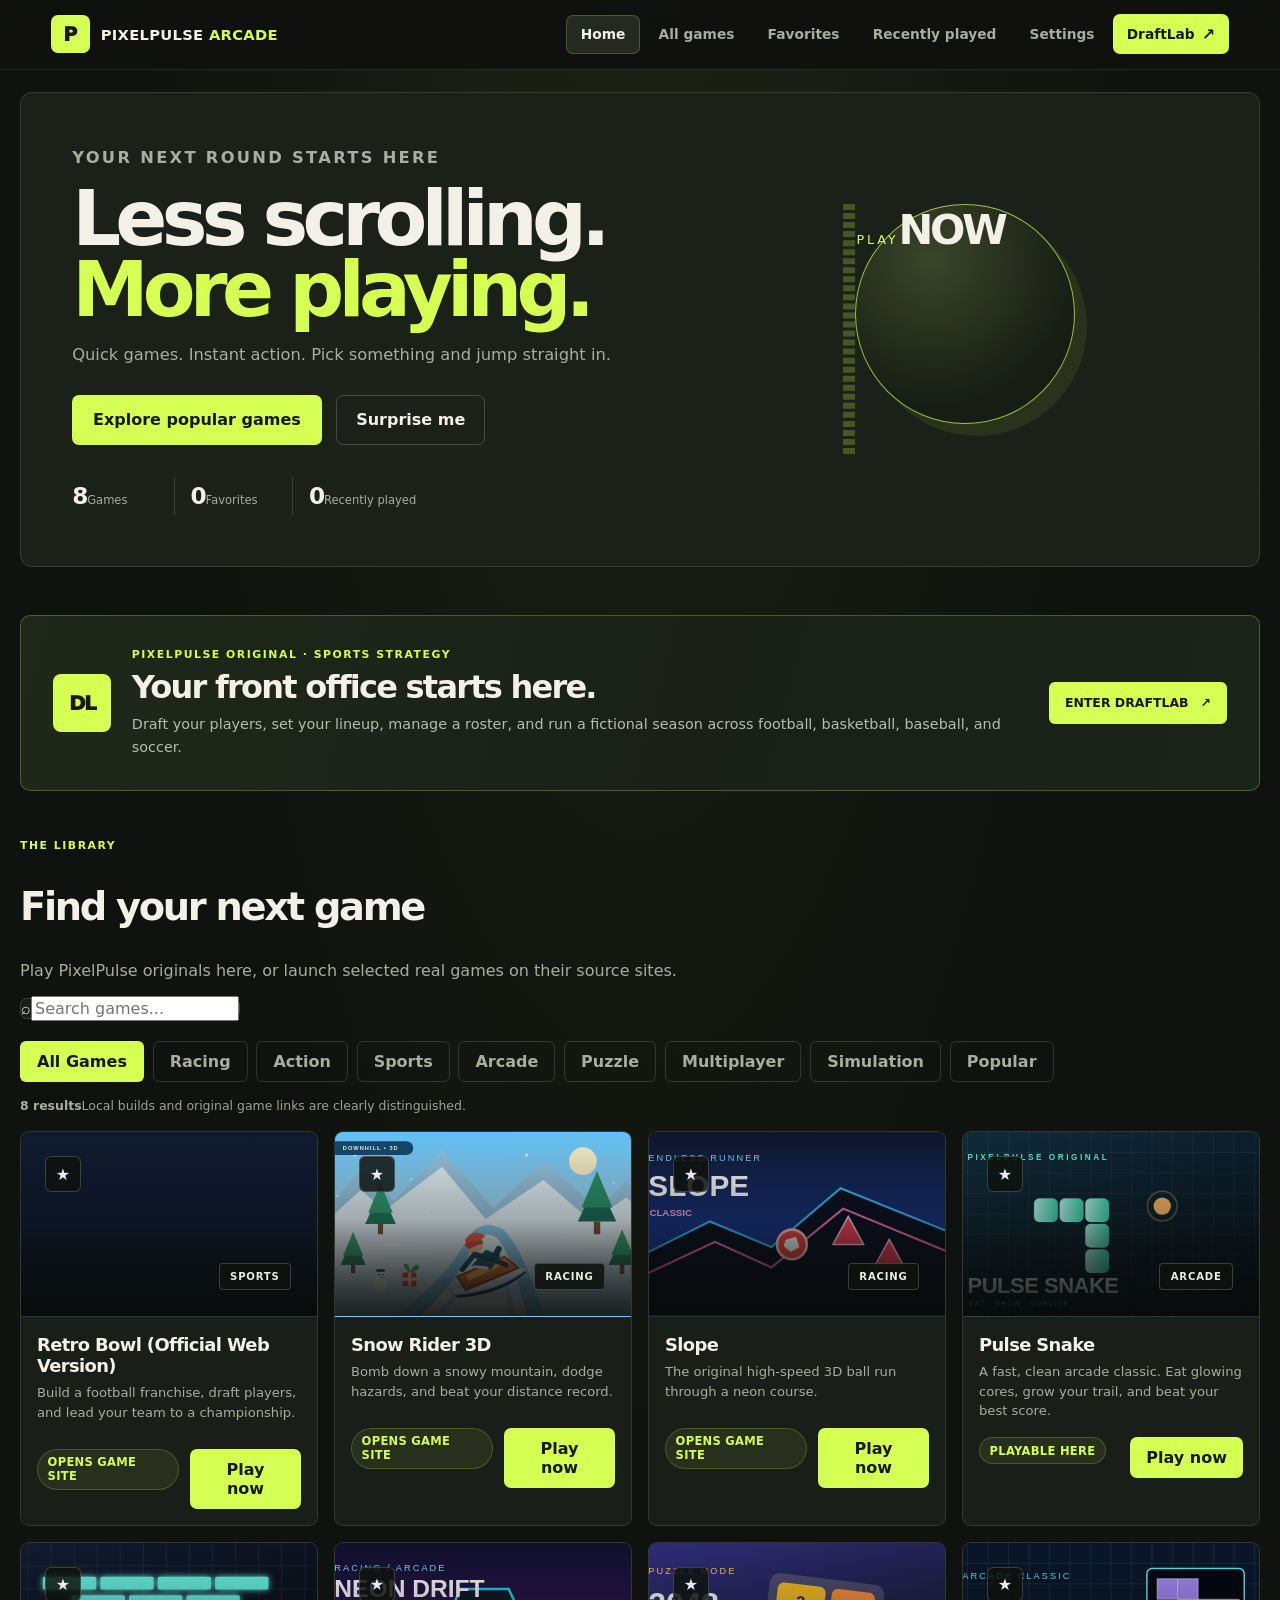
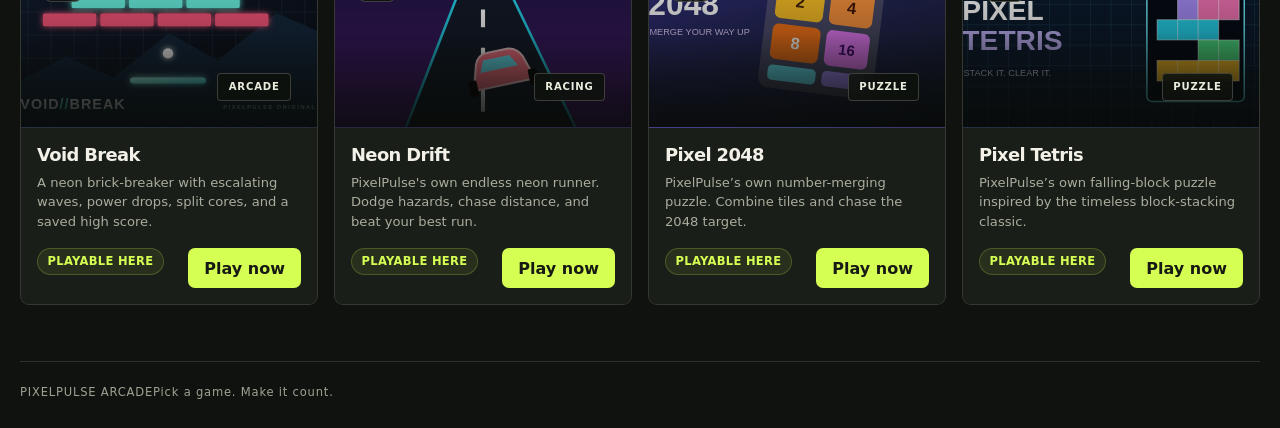
==== index.html @ be824388 "Refresh game catalog after official Retro Bowl update" ====
<!doctype html>
<html lang="en">
<head>
<meta charset="utf-8">
<meta name="viewport" content="width=device-width, initial-scale=1">
<meta name="theme-color" content="#070b17">
<meta name="description" content="Jump into quick browser games at PixelPulse Arcade. Play racing, puzzle, sports, and arcade games.">
<title>PixelPulse Arcade — Play Now</title>
<link rel="stylesheet" href="./style.css?v=11">
</head>
<body data-page="home">
<header class="site-header">
  <a class="brand" href="./index.html" aria-label="PixelPulse Arcade home"><span class="brand-mark">P</span><span>PIXELPULSE <b>ARCADE</b></span></a>
  <nav class="main-nav" aria-label="Main navigation">
    <button class="nav-btn active" data-nav="home" type="button">Home</button>
    <button class="nav-btn" data-nav="all" type="button">All games</button>
    <button class="nav-btn" data-nav="favorites" type="button">Favorites</button>
    <button class="nav-btn" data-nav="recent" type="button">Recently played</button>
    <button class="nav-btn" data-nav="settings" type="button">Settings</button>
    <a class="draftlab-nav" href="./draftlab/index.html">DraftLab <span>↗</span></a>
  </nav>
</header>
<main>
  <section class="hero-section">
    <div class="hero-copy">
      <p class="eyebrow">YOUR NEXT ROUND STARTS HERE</p>
      <h1>Less scrolling.<br><span>More playing.</span></h1>
      <p class="hero-description">Quick games. Instant action. Pick something and jump straight in.</p>
      <div class="hero-actions">
        <button class="primary-btn" id="jumpToPopular" type="button">Explore popular games</button>
        <button class="secondary-btn" id="randomGameBtn" type="button">Surprise me</button>
      </div>
      <div class="stats-row">
        <div class="stat-item"><strong id="gamesCount">5</strong><span>Games</span></div>
        <div class="stat-item"><strong id="favoritesCount">0</strong><span>Favorites</span></div>
        <div class="stat-item"><strong id="recentCount">0</strong><span>Recently played</span></div>
      </div>
    </div>
    <div class="hero-art" aria-hidden="true"><div class="orbit orbit-one"></div><div class="orbit orbit-two"></div><div class="hero-core"><span>PLAY</span><b>NOW</b></div><span class="float-block block-one"></span><span class="float-block block-two"></span><span class="float-block block-three"></span></div>
  </section>
  <section class="draftlab-feature" aria-labelledby="draftlabTitle"><div class="draftlab-mark">DL</div><div class="draftlab-copy"><p class="eyebrow">PIXELPULSE ORIGINAL · SPORTS STRATEGY</p><h2 id="draftlabTitle">Your front office starts here.</h2><p>Draft your players, set your lineup, manage a roster, and run a fictional season across football, basketball, baseball, and soccer.</p></div><a class="draftlab-cta" href="./draftlab/index.html">ENTER DRAFTLAB <span>↗</span></a></section>
  <section class="games-panel" id="library">
    <div class="section-heading">
      <div><p class="eyebrow">THE LIBRARY</p><h2>Find your next game</h2><p class="muted">Play PixelPulse originals here, or launch selected real games on their source sites.</p></div>
      <label class="search-wrap"><span class="search-icon" aria-hidden="true">⌕</span><input id="searchInput" type="search" placeholder="Search games..." autocomplete="off" aria-label="Search games"></label>
    </div>
    <div class="category-filters" id="categoryFilters" aria-label="Filter games"></div>
    <div class="results-row"><span id="resultsLabel">13 results</span><span>Local builds and original game links are clearly distinguished.</span></div>
    <div class="game-grid" id="gameGrid"></div>
  </section>
</main>
<aside id="settingsPanel" class="settings-panel hidden" aria-label="Settings">
  <div class="settings-heading"><h2>Settings</h2><button id="closeSettings" type="button" aria-label="Close settings">×</button></div>
  <label class="setting-row" for="darkModeToggle"><span>Light mode</span><input id="darkModeToggle" type="checkbox"></label>
  <label class="setting-row" for="soundToggle"><span>Sound</span><input id="soundToggle" type="checkbox" checked></label>
  <button id="panicButton" type="button" class="secondary-btn">Quick exit</button>
</aside>
<div id="toast" class="toast" role="status" aria-live="polite"></div>
<footer class="site-footer"><span>PIXELPULSE ARCADE</span><span>Pick a game. Make it count.</span></footer>
<script src="./script.js?v=24"></script>
</body>
</html>
---- style.css ----
* {
  box-sizing: border-box;
}

:root {
  --bg: #070b17;
  --bg-2: #0e1527;
  --panel: rgba(18, 24, 41, 0.9);
  --panel-strong: rgba(13, 18, 31, 0.96);
  --border: rgba(133, 151, 255, 0.32);
  --text: #edf5ff;
  --muted: #9aacd7;
  --blue: #6ad7ff;
  --cyan: #60f0ff;
  --purple: #8f7bff;
  --pink: #ff5ec4;
  --red: #ff4d6d;
  --gold: #ffcf5a;
  --green: #62f3be;
  --shadow: 0 24px 60px rgba(2, 8, 24, 0.6);
}

body.light-mode {
  --bg: #edf3ff;
  --bg-2: #dfeafc;
  --panel: rgba(255, 255, 255, 0.8);
  --panel-strong: rgba(255, 255, 255, 0.9);
  --border: rgba(111, 126, 184, 0.2);
  --text: #1e2a3d;
  --muted: #4b5f84;
  --blue: #1d90ff;
  --cyan: #13b3c7;
  --purple: #6e62ff;
  --pink: #e14fb0;
  --red: #d4355e;
  --gold: #e8b940;
  --green: #2abc8a;
  --shadow: 0 24px 60px rgba(110, 121, 180, 0.2);
}

html {
  scroll-behavior: smooth;
}

body {
  margin: 0;
  min-height: 100vh;
  font-family: "Segoe UI", Tahoma, Geneva, Verdana, sans-serif;
  color: var(--text);
  background:
    radial-gradient(circle at top left, rgba(111, 126, 255, 0.18), transparent 30%),
    linear-gradient(135deg, var(--bg) 0%, var(--bg-2) 100%);
}

button,
input {
  font: inherit;
}

img,
svg {
  max-width: 100%;
  display: block;
}

button {
  cursor: pointer;
  border: none;
  transition: transform 0.2s ease, box-shadow 0.2s ease, background 0.2s ease;
}

button:hover {
  transform: translateY(-1px);
}

.background-glow {
  position: fixed;
  pointer-events: none;
  filter: blur(70px);
  opacity: 0.6;
  z-index: 0;
}

.glow-one {
  width: 28rem;
  height: 28rem;
  top: 2rem;
  left: -6rem;
  background: rgba(41, 121, 255, 0.38);
}

.glow-two {
  width: 24rem;
  height: 24rem;
  right: -4rem;
  top: 10rem;
  background: rgba(180, 83, 255, 0.32);
}

.topbar,
.page-shell,
.settings-panel,
.toast {
  position: relative;
  z-index: 1;
}

.topbar {
  display: flex;
  align-items: center;
  justify-content: space-between;
  gap: 1rem;
  padding: 1.4rem 5vw 0.8rem;
  position: sticky;
  top: 0;
  backdrop-filter: blur(14px);
  background: rgba(6, 11, 22, 0.26);
  border-bottom: 1px solid rgba(120, 137, 187, 0.18);
}

body.light-mode .topbar {
  background: rgba(245, 249, 255, 0.8);
}

.brand-wrap {
  display: inline-flex;
  align-items: center;
  gap: 0.8rem;
  font-weight: 700;
  letter-spacing: 0.04em;
}

.brand-mark {
  display: grid;
  place-items: center;
  width: 2.5rem;
  height: 2.5rem;
  background: linear-gradient(135deg, var(--blue), var(--purple));
  border-radius: 0.8rem;
  box-shadow: 0 0 20px rgba(106, 215, 255, 0.4);
  color: #06101d;
}

.brand-name,
.brand-sub {
  display: block;
}

.brand-sub {
  font-size: 0.75rem;
  color: var(--muted);
  letter-spacing: 0.18em;
  text-transform: uppercase;
}

.main-nav {
  display: flex;
  align-items: center;
  gap: 0.65rem;
  flex-wrap: wrap;
  justify-content: flex-end;
}

.nav-btn {
  background: transparent;
  color: var(--muted);
  padding: 0.7rem 1rem;
  border-radius: 999px;
  border: 1px solid transparent;
  font-weight: 600;
}

.nav-btn.active,
.nav-btn:hover {
  color: var(--text);
  background: rgba(110, 126, 255, 0.12);
  border-color: rgba(140, 160, 255, 0.26);
}

.page-shell {
  width: min(1200px, calc(100% - 2rem));
  margin: 0 auto;
  padding: 2rem 0 4rem;
}

.hero-panel {
  display: grid;
  grid-template-columns: 1.2fr 0.8fr;
  gap: 2rem;
  align-items: center;
  background: linear-gradient(135deg, rgba(18, 23, 38, 0.82), rgba(18, 26, 42, 0.72));
  border: 1px solid var(--border);
  border-radius: 1.6rem;
  padding: clamp(1.4rem, 3vw, 2.7rem);
  box-shadow: var(--shadow);
}

body.light-mode .hero-panel {
  background: linear-gradient(135deg, rgba(255, 255, 255, 0.7), rgba(229, 235, 255, 0.8));
}

.eyebrow {
  margin: 0 0 0.75rem;
  color: var(--blue);
  text-transform: uppercase;
  letter-spacing: 0.18em;
  font-size: 0.72rem;
  font-weight: 700;
}

.hero-copy h1 {
  margin: 0;
  font-size: clamp(2.2rem, 4vw, 4rem);
  line-height: 1.05;
  letter-spacing: -0.04em;
}

.hero-copy p {
  color: var(--muted);
  font-size: 1.02rem;
  line-height: 1.7;
  max-width: 60ch;
}

.hero-actions {
  display: flex;
  flex-wrap: wrap;
  gap: 0.9rem;
  margin-top: 1.6rem;
}

.primary-btn,
.secondary-btn,
.play-btn,
.favorite-btn,
.panic-btn,
.close-settings,
.game-action-btn {
  border-radius: 0.9rem;
  font-weight: 700;
}

.primary-btn,
.play-btn,
.panic-btn {
  background: linear-gradient(135deg, var(--purple), var(--blue));
  color: #071220;
  padding: 0.9rem 1.3rem;
  box-shadow: 0 12px 28px rgba(111, 126, 255, 0.35);
}

.secondary-btn,
.game-action-btn {
  background: rgba(255, 255, 255, 0.04);
  color: var(--text);
  border: 1px solid rgba(146, 168, 255, 0.23);
  padding: 0.9rem 1.2rem;
}

.hero-stats {
  display: flex;
  gap: 1rem;
  flex-wrap: wrap;
  margin-top: 1.8rem;
}

.hero-stats div {
  min-width: 6.5rem;
  padding: 0.8rem 1rem;
  border-radius: 1rem;
  border: 1px solid rgba(111, 126, 255, 0.18);
  background: rgba(255, 255, 255, 0.03);
}

.hero-stats strong,
.hero-stats span {
  display: block;
}

.hero-stats strong {
  font-size: 1.6rem;
  margin-bottom: 0.2rem;
}

.hero-stats span {
  color: var(--muted);
  font-size: 0.8rem;
}

.hero-art {
  display: flex;
  justify-content: center;
}

.game-console {
  position: relative;
  width: min(100%, 480px);
  aspect-ratio: 1.04;
  border-radius: 2rem;
  background: linear-gradient(145deg, rgba(68, 84, 132, 0.5), rgba(9, 14, 29, 0.96));
  border: 1px solid rgba(147, 176, 255, 0.22);
  box-shadow: inset 0 0 30px rgba(124, 235, 255, 0.15), 0 20px 25px rgba(7, 11, 20, 0.5);
  padding: 1.1rem;
}

.screen {
  position: relative;
  height: 100%;
  border-radius: 1.4rem;
  background:
    linear-gradient(180deg, rgba(17, 24, 40, 0.96), rgba(7, 11, 18, 0.96)),
    linear-gradient(135deg, rgba(98, 243, 190, 0.08), rgba(111, 126, 255, 0.1));
  border: 1px solid rgba(138, 159, 255, 0.2);
  overflow: hidden;
}

.pixel-grid {
  position: absolute;
  inset: 0;
  background-image:
    linear-gradient(rgba(255, 255, 255, 0.05) 1px, transparent 1px),
    linear-gradient(90deg, rgba(255, 255, 255, 0.05) 1px, transparent 1px);
  background-size: 22px 22px;
  opacity: 0.5;
}

.cartridge {
  position: absolute;
  right: 1.2rem;
  bottom: 1.2rem;
  width: 7.5rem;
  height: 1.7rem;
  border-radius: 0.9rem;
  background: linear-gradient(135deg, rgba(255, 94, 196, 0.95), rgba(111, 126, 255, 0.9));
  box-shadow: 0 0 26px rgba(255, 94, 196, 0.45);
  transform: rotate(-12deg);
}

.control-bar {
  margin-top: 2rem;
  display: flex;
  flex-wrap: wrap;
  align-items: center;
  gap: 1rem 1.2rem;
}

.search-box {
  display: flex;
  align-items: center;
  gap: 0.65rem;
  flex: 1 1 220px;
  min-width: 220px;
  background: rgba(24, 32, 52, 0.75);
  border: 1px solid rgba(147, 162, 255, 0.2);
  border-radius: 0.95rem;
  padding: 0.9rem 1rem;
}

body.light-mode .search-box {
  background: rgba(255, 255, 255, 0.7);
}

.search-box input {
  appearance: none;
  width: 100%;
  border: none;
  background: transparent;
  color: var(--text);
  outline: none;
}

.search-box input::placeholder {
  color: var(--muted);
}

.category-filters {
  display: flex;
  align-items: center;
  gap: 0.6rem;
  flex-wrap: wrap;
}

.filter-chip {
  background: rgba(255, 255, 255, 0.03);
  color: var(--muted);
  border: 1px solid rgba(146, 164, 255, 0.17);
  border-radius: 999px;
  padding: 0.7rem 0.9rem;
  font-weight: 600;
}

.filter-chip.active {
  background: linear-gradient(135deg, rgba(101, 199, 255, 0.22), rgba(143, 123, 255, 0.22));
  color: var(--text);
  border-color: rgba(133, 167, 255, 0.5);
}

.games-panel {
  margin-top: 2rem;
}

.section-header {
  display: flex;
  align-items: center;
  justify-content: space-between;
  gap: 1rem;
  margin-bottom: 1rem;
}

.section-header h2 {
  margin: 0;
  font-size: clamp(1.4rem, 2vw, 2rem);
}

#resultsLabel {
  color: var(--muted);
  font-weight: 600;
}

.games-grid {
  display: grid;
  grid-template-columns: repeat(auto-fit, minmax(220px, 1fr));
  gap: 1.2rem;
}

.game-card {
  background: rgba(15, 18, 31, 0.9);
  border: 1px solid var(--border);
  border-radius: 1.3rem;
  overflow: hidden;
  transition: transform 0.2s ease, border-color 0.2s ease, box-shadow 0.2s ease;
  box-shadow: 0 12px 18px rgba(4, 8, 20, 0.22);
}

body.light-mode .game-card {
  background: rgba(255, 255, 255, 0.75);
}

.game-card:hover {
  transform: translateY(-4px);
  border-color: rgba(138, 178, 255, 0.45);
  box-shadow: 0 22px 30px rgba(11, 18, 35, 0.4);
}

.card-art {
  position: relative;
  height: 180px;
  background-size: cover;
  background-position: center;
  display: flex;
  align-items: flex-start;
  justify-content: space-between;
  padding: 0.9rem;
}

.card-art::after {
  content: "";
  position: absolute;
  inset: 0;
  background: linear-gradient(180deg, rgba(11, 8, 18, 0.15), rgba(7, 10, 16, 0.72));
}

.favorite-btn,
.category-tag {
  position: relative;
  z-index: 1;
}

.favorite-btn {
  width: 2.2rem;
  height: 2.2rem;
  border-radius: 50%;
  background: rgba(13, 17, 29, 0.58);
  color: #eaeaf7;
  border: 1px solid rgba(255, 255, 255, 0.1);
}

.favorite-btn.active {
  background: rgba(255, 94, 196, 0.92);
  color: white;
}

.category-tag {
  display: inline-flex;
  align-items: center;
  gap: 0.35rem;
  background: rgba(12, 20, 31, 0.46);
  border: 1px solid rgba(255, 255, 255, 0.12);
  border-radius: 999px;
  padding: 0.45rem 0.7rem;
  font-size: 0.7rem;
  color: var(--text);
  letter-spacing: 0.04em;
  text-transform: uppercase;
}

.card-content {
  padding: 1rem 1rem 1.1rem;
}

.card-content h3 {
  margin: 0 0 0.5rem;
  font-size: 1.15rem;
}

.card-content p {
  margin: 0;
  color: var(--muted);
  line-height: 1.6;
  min-height: 3.1em;
}

.card-meta {
  display: flex;
  align-items: center;
  justify-content: space-between;
  gap: 0.8rem;
  margin-top: 1rem;
}

.status-pill {
  display: inline-flex;
  align-items: center;
  justify-content: center;
  border-radius: 999px;
  padding: 0.35rem 0.6rem;
  font-size: 0.7rem;
  font-weight: 700;
  letter-spacing: 0.04em;
  text-transform: uppercase;
}

.status-pill.playable {
  background: rgba(98, 243, 190, 0.13);
  color: var(--green);
}

.status-pill.unavailable {
  background: rgba(255, 77, 109, 0.12);
  color: var(--red);
}

.play-btn {
  padding: 0.7rem 0.9rem;
  min-width: 110px;
}

.settings-panel {
  position: fixed;
  right: 1.2rem;
  top: 5.6rem;
  width: min(320px, calc(100vw - 2rem));
  background: rgba(10, 16, 30, 0.97);
  border: 1px solid var(--border);
  border-radius: 1.2rem;
  box-shadow: var(--shadow);
  padding: 1rem;
}

body.light-mode .settings-panel {
  background: rgba(255, 255, 255, 0.97);
}

.settings-header {
  display: flex;
  align-items: center;
  justify-content: space-between;
  margin-bottom: 1rem;
}

.settings-header h3 {
  margin: 0;
}

.close-settings {
  background: transparent;
  color: var(--muted);
  width: 2rem;
  height: 2rem;
  border: 1px solid rgba(255, 255, 255, 0.08);
  border-radius: 50%;
}

.setting-row {
  display: flex;
  align-items: center;
  justify-content: space-between;
  gap: 1rem;
  padding: 0.8rem 0;
  border-top: 1px solid rgba(143, 164, 220, 0.12);
}

.setting-row:first-of-type {
  border-top: none;
}

.setting-row input[type="checkbox"] {
  width: 1.1rem;
  height: 1.1rem;
  accent-color: var(--purple);
}

.panic-row {
  justify-content: center;
  padding-top: 1rem;
}

.panic-btn {
  width: 100%;
}

.hidden {
  display: none !important;
}

.toast {
  position: fixed;
  left: 50%;
  bottom: 1.5rem;
  transform: translateX(-50%);
  padding: 0.75rem 1rem;
  background: rgba(8, 14, 25, 0.92);
  border: 1px solid rgba(143, 164, 220, 0.2);
  border-radius: 999px;
  color: var(--text);
  opacity: 0;
  pointer-events: none;
  transition: opacity 0.25s ease, transform 0.25s ease;
}

.toast.show {
  opacity: 1;
  transform: translateX(-50%) translateY(-4px);
}

body[data-page="game"] {
  background: linear-gradient(180deg, #091220, #0d1528 17%, #0a1324 100%);
}

.game-shell {
  min-height: 100vh;
  padding: 1rem 1rem 2rem;
}

.game-header {
  width: min(1200px, 100%);
  margin: 0 auto 1rem;
  display: flex;
  align-items: center;
  justify-content: space-between;
  gap: 1rem;
  flex-wrap: wrap;
}

.game-header button,
.game-action-btn {
  background: rgba(255, 255, 255, 0.04);
  color: var(--text);
  border: 1px solid rgba(150, 171, 255, 0.18);
  border-radius: 0.9rem;
  padding: 0.8rem 1rem;
}

.game-meta {
  flex: 1;
  min-width: 180px;
}

.game-meta h1 {
  margin: 0;
  font-size: clamp(1.5rem, 2vw, 2.2rem);
  letter-spacing: -0.03em;
}

.game-controls {
  display: flex;
  align-items: center;
  gap: 0.7rem;
  flex-wrap: wrap;
}

.game-stage {
  width: min(1200px, 100%);
  margin: 0 auto;
  background: rgba(10, 15, 25, 0.82);
  border: 1px solid var(--border);
  border-radius: 1.4rem;
  overflow: hidden;
  box-shadow: var(--shadow);
  position: relative;
}

.loading-overlay {
  position: absolute;
  inset: 0;
  display: grid;
  place-items: center;
  background: rgba(5, 10, 20, 0.7);
  backdrop-filter: blur(5px);
  z-index: 2;
}

.loading-box {
  display: flex;
  flex-direction: column;
  align-items: center;
  gap: 0.8rem;
  font-weight: 700;
  color: var(--text);
}

.spinner {
  width: 52px;
  height: 52px;
  border-radius: 50%;
  border: 4px solid rgba(255, 255, 255, 0.15);
  border-top-color: var(--blue);
  animation: spin 0.9s linear infinite;
}

@keyframes spin {
  to {
    transform: rotate(360deg);
  }
}

#gameFrame {
  width: 100%;
  min-height: 70vh;
  border: 0;
  background: #071320;
}

.unavailable-panel {
  display: grid;
  place-items: center;
  min-height: 70vh;
  background: radial-gradient(circle at top, rgba(111, 126, 255, 0.12), rgba(7, 10, 18, 0.9));
}

.unavailable-box {
  max-width: 560px;
  text-align: center;
  padding: 2rem;
  border: 1px solid rgba(255, 126, 168, 0.26);
  border-radius: 1.2rem;
  background: rgba(15, 20, 33, 0.94);
  box-shadow: var(--shadow);
}

.unavailable-box h2 {
  margin-top: 0;
  margin-bottom: 0.5rem;
  font-size: clamp(1.8rem, 3vw, 2.6rem);
}

.unavailable-box p {
  color: var(--muted);
  line-height: 1.7;
}

.panic-page {
  min-height: 100vh;
  display: grid;
  place-items: center;
  padding: 2rem;
  background: linear-gradient(135deg, #e6f8ee, #d7f4ff 35%, #eef0ff 100%);
  color: #1c2333;
}

.panic-card {
  width: min(540px, 100%);
  background: rgba(255, 255, 255, 0.7);
  border-radius: 1.4rem;
  border: 1px solid rgba(91, 122, 153, 0.16);
  padding: 2rem;
  text-align: center;
  box-shadow: 0 22px 40px rgba(28, 38, 52, 0.12);
}

.panic-card h1 {
  margin-top: 0;
  font-size: clamp(2rem, 4vw, 3rem);
}

.panic-card p {
  color: #44516f;
  line-height: 1.8;
}

.panic-card .primary-btn {
  margin-top: 1rem;
}

@media (max-width: 760px) {
  .topbar {
    padding-top: 1rem;
    align-items: flex-start;
    flex-direction: column;
  }

  .main-nav {
    width: 100%;
    justify-content: flex-start;
  }

  .hero-panel {
    grid-template-columns: 1fr;
  }

  .games-grid {
    grid-template-columns: 1fr;
  }

  .game-header {
    align-items: stretch;
  }

  .game-controls {
    width: 100%;
  }

  .game-controls button {
    flex: 1;
  }
}


/* Refreshed arcade game covers and cleaner card styling. */
.card-art {
  height: 205px;
  isolation: isolate;
  background-color: #101b32;
  background-size: cover;
  background-position: center;
  border-bottom: 1px solid rgba(148, 173, 255, 0.2);
}
.card-art::before {
  content: "";
  position: absolute;
  inset: 0;
  z-index: -1;
  background: linear-gradient(180deg, rgba(4, 8, 20, 0.03) 20%, rgba(4, 8, 20, 0.58) 100%);
  pointer-events: none;
}
.card-art .category-tag {
  background: rgba(7, 12, 27, 0.82);
  color: #dff7ff;
  border: 1px solid rgba(126, 219, 255, 0.45);
  border-radius: 999px;
  padding: 0.42rem 0.7rem;
  font-size: 0.72rem;
  font-weight: 800;
  letter-spacing: 0.06em;
  text-transform: uppercase;
  backdrop-filter: blur(8px);
}
.game-card {
  border-radius: 1rem;
  border-color: rgba(126, 151, 220, 0.3);
  background: linear-gradient(160deg, rgba(19, 27, 47, 0.98), rgba(9, 13, 26, 0.98));
}
.card-content {
  padding: 1rem 1.05rem 1.1rem;
}
.card-content h3 {
  letter-spacing: -0.025em;
  font-size: 1.15rem;
}
.card-content p {
  min-height: 3.2em;
  line-height: 1.55;
}
.play-btn {
  min-width: 5rem;
  padding: 0.72rem 1rem;
}
.status-pill.playable {
  color: #78ffd0;
  background: rgba(49, 219, 157, 0.12);
  border: 1px solid rgba(49, 219, 157, 0.25);
}
@media (max-width: 600px) {
  .card-art { height: 180px; }
  .card-content p { min-height: 0; }
}


/* PixelPulse card-art redesign v2: deliberately overrides the old cover styles. */
.games-grid { gap: 1.5rem; }
.game-card {
  border-radius: 18px;
  border: 1px solid rgba(104, 218, 255, .34);
  background: #0a1020;
  box-shadow: 0 12px 30px rgba(0, 0, 0, .28);
}
.game-card:hover {
  transform: translateY(-7px) scale(1.015);
  border-color: #67e8f9;
  box-shadow: 0 20px 38px rgba(36, 191, 255, .16);
}
.card-art {
  height: 225px;
  padding: 14px;
  background-size: cover;
  background-position: center;
  overflow: hidden;
}
.card-art::after {
  background: linear-gradient(180deg, rgba(5, 9, 22, .02) 20%, rgba(5, 9, 22, .82) 100%);
}
.card-art .category-tag {
  align-self: flex-end;
  margin-left: auto;
  background: rgba(5, 12, 28, .88);
  border: 1px solid rgba(103, 232, 249, .6);
  color: #baf7ff;
  font-size: .68rem;
  font-weight: 800;
  letter-spacing: .1em;
  padding: .5rem .72rem;
}
.card-art .favorite-btn {
  background: rgba(5, 12, 28, .82);
  border: 1px solid rgba(255,255,255,.3);
}
.card-content {
  padding: 1.15rem;
  background: linear-gradient(180deg, #101a30, #090f1d);
}
.card-content h3 {
  font-size: 1.22rem;
  font-weight: 800;
  letter-spacing: -.035em;
}
.card-content p {
  min-height: 4.6em;
  font-size: .91rem;
}
.card-meta {
  margin-top: 1rem;
  gap: .7rem;
}
.play-btn {
  border-radius: 10px;
  padding: .72rem 1.15rem;
  font-weight: 800;
  color: #06121e;
  background: linear-gradient(135deg, #72f1ff, #a6ffcf);
  box-shadow: 0 5px 16px rgba(79, 224, 255, .18);
}
.status-pill {
  font-size: .72rem;
  font-weight: 800;
  letter-spacing: .025em;
}
@media (max-width: 600px) {
  .card-art { height: 205px; }
  .card-content p { min-height: 0; }
}

/* Cache-bust local CSS after the redesign. */


/* PixelPulse visual polish: cleaner hierarchy, richer artwork panels, responsive cards. */
.site-header {
  position: sticky; top: 0; z-index: 20;
  display: flex; align-items: center; justify-content: space-between;
  gap: 1.25rem; padding: .85rem clamp(1rem, 4vw, 3.5rem);
  background: rgba(6, 10, 22, .88); backdrop-filter: blur(18px);
  border-bottom: 1px solid rgba(132, 154, 255, .18);
}
.brand { display:flex; align-items:center; gap:.7rem; color:var(--text); text-decoration:none; font-weight:900; letter-spacing:.055em; white-space:nowrap; }
.brand > span:last-child { font-size:.92rem; }
.brand b { color:var(--cyan); }
.brand-mark { flex:0 0 auto; border-radius:.7rem; width:2.4rem; height:2.4rem; font-size:1.2rem; }
.main-nav { gap:.25rem; }
.nav-btn { font-size:.86rem; padding:.65rem .85rem; }
.hero-section {
  width:min(1360px, calc(100% - 2.5rem)); margin:2rem auto 3rem;
  min-height:350px; display:grid; grid-template-columns:1.1fr .9fr; align-items:center;
  gap:2rem; padding:clamp(1.5rem,4vw,4rem); overflow:hidden; position:relative;
  border:1px solid rgba(119, 149, 255, .26); border-radius:1.8rem;
  background:radial-gradient(ellipse at 80% 45%, rgba(47, 115, 255, .22), transparent 42%),
             linear-gradient(115deg, rgba(16,24,45,.98), rgba(7,12,27,.96));
  box-shadow:0 28px 80px rgba(0,0,0,.32);
}
.hero-section:after { content:""; position:absolute; inset:0; pointer-events:none; opacity:.14;
  background-image:linear-gradient(rgba(151,180,255,.2) 1px,transparent 1px),linear-gradient(90deg,rgba(151,180,255,.2) 1px,transparent 1px);
  background-size:38px 38px; mask-image:linear-gradient(90deg,transparent,black); }
.hero-copy, .hero-art { position:relative; z-index:1; }
.hero-copy h1 { font-size:clamp(2.8rem,6vw,5.4rem); letter-spacing:-.065em; line-height:.98; }
.hero-copy h1 span { color:var(--cyan); text-shadow:0 0 34px rgba(96,240,255,.22); }
.hero-description { max-width:36rem; font-size:1.06rem; }
.hero-art { min-height:245px; }
.hero-core { width:clamp(155px,20vw,230px); height:clamp(155px,20vw,230px); border-radius:2rem; transform:rotate(-8deg);
  border:1px solid rgba(135,239,255,.7); background:linear-gradient(145deg,rgba(37,66,115,.96),rgba(9,16,35,.98));
  box-shadow:0 0 70px rgba(51,164,255,.24), inset 0 0 35px rgba(88,223,255,.13); }
.hero-core span { color:#a8f6ff; letter-spacing:.3em; font-size:.8rem; }
.hero-core b { font-size:2.3rem; letter-spacing:-.08em; }
.orbit { border-color:rgba(104,224,255,.28); }
.games-panel { width:min(1360px,calc(100% - 2.5rem)); margin:0 auto 4rem; }
.section-heading { align-items:end; gap:1.5rem; }
.section-heading h2 { font-size:clamp(1.8rem,3vw,2.6rem); letter-spacing:-.045em; }
.search-wrap { min-width:min(100%, 320px); }
.category-filters { gap:.55rem; margin:1.5rem 0 1rem; }
.filter-chip { border:1px solid rgba(140,160,255,.22); background:rgba(16,24,43,.82); border-radius:999px; padding:.65rem 1rem; color:var(--muted); }
.filter-chip.active { color:#06111f; border-color:transparent; background:linear-gradient(120deg,var(--cyan),#a4ffd0); box-shadow:0 5px 20px rgba(96,240,255,.14); }
.results-row { margin:.9rem 0 1.1rem; }
.game-grid { display:grid; grid-template-columns:repeat(4,minmax(0,1fr)); gap:1.15rem; }
.game-card { min-width:0; overflow:hidden; border:1px solid rgba(133,158,255,.2); border-radius:1.15rem;
  background:linear-gradient(160deg,rgba(20,29,51,.98),rgba(8,14,28,.98));
  box-shadow:0 10px 30px rgba(0,0,0,.18); transition:transform .22s ease,border-color .22s ease,box-shadow .22s ease; }
.game-card:hover { transform:translateY(-5px); border-color:rgba(96,240,255,.6); box-shadow:0 20px 42px rgba(0,0,0,.32),0 0 0 1px rgba(96,240,255,.08); }
.card-art { height:auto; aspect-ratio:16/10; background-size:cover; background-position:center; position:relative; isolation:isolate; }
.card-art:before { content:""; position:absolute; inset:0; z-index:-1; background:linear-gradient(180deg,rgba(3,7,18,.04),rgba(3,7,18,.1) 48%,rgba(3,7,18,.78)); }
.card-art .category-tag { border-radius:.5rem; margin:.75rem; padding:.45rem .65rem; font-size:.63rem; }
.card-art .favorite-btn { width:2.2rem; height:2.2rem; border-radius:.7rem; margin:.65rem; font-size:1rem; }
.card-content { padding:1rem 1.05rem 1.05rem; }
.card-content h3 { margin:.05rem 0 .45rem; font-size:1.08rem; }
.card-content p { margin:0; min-height:4.2em; line-height:1.5; color:#aab8d8; font-size:.84rem; }
.card-meta { display:flex; align-items:center; justify-content:space-between; margin-top:1rem; }
.play-btn { padding:.68rem 1rem; border-radius:.7rem; }
.site-footer { width:min(1360px,calc(100% - 2.5rem)); margin:0 auto; border-top:1px solid rgba(132,154,255,.17); }
@media(max-width:1000px) {
  .site-header { align-items:flex-start; flex-direction:column; }
  .main-nav { justify-content:flex-start; width:100%; }
  .game-grid { grid-template-columns:repeat(3,minmax(0,1fr)); }
}
@media(max-width:700px) {
  .hero-section { grid-template-columns:1fr; gap:1rem; margin-top:1rem; }
  .hero-art { min-height:190px; }
  .hero-section .hero-art { display:none; }
  .section-heading { align-items:stretch; flex-direction:column; }
  .game-grid { grid-template-columns:repeat(2,minmax(0,1fr)); gap:.75rem; }
  .card-content { padding:.8rem; }
  .card-content h3 { font-size:.98rem; }
  .card-content p { font-size:.8rem; }
  .card-meta { align-items:flex-start; flex-direction:column; }
}
@media(max-width:420px) {
  .game-grid { grid-template-columns:1fr; }
  .card-art { aspect-ratio:16/8; }
}


/* Direct-launch controls: keep the main action clear and expose a backup host when available. */
.card-actions {
  display: flex;
  flex-direction: column;
  align-items: stretch;
  gap: 0.45rem;
  min-width: 110px;
}
.card-actions .play-btn {
  width: 100%;
  min-width: 110px;
}
.alternate-link {
  display: inline-block;
  text-align: center;
  color: var(--muted);
  font-size: 0.76rem;
  font-weight: 650;
  text-decoration: none;
  padding: 0.25rem 0.35rem;
  border-radius: 0.45rem;
}
.alternate-link:hover {
  color: var(--cyan);
  text-decoration: underline;
}
.card-meta {
  align-items: flex-start;
}
@media (max-width: 560px) {
  .card-actions { min-width: 96px; }
  .card-actions .play-btn { min-width: 96px; padding: 0.7rem 0.65rem; }
}


/* ART DIRECTION 03 — less template, more independent arcade magazine. */
:root {
  --bg: #10120f;
  --bg-2: #171a15;
  --panel: #1d211b;
  --panel-strong: #20251e;
  --border: rgba(225, 235, 207, .14);
  --text: #f2f0e7;
  --muted: #aaaE9f;
  --blue: #d6ff54;
  --cyan: #d6ff54;
  --purple: #a7bf42;
  --pink: #f3a36b;
  --shadow: 0 18px 44px rgba(0,0,0,.22);
}
body {
  background: var(--bg);
  background-image: radial-gradient(ellipse at 50% -25%, rgba(214,255,84,.08), transparent 58%);
  font-family: Inter, ui-sans-serif, system-ui, -apple-system, BlinkMacSystemFont, "Segoe UI", sans-serif;
}
.site-header {
  background: rgba(16,18,15,.94);
  border-bottom: 1px solid rgba(242,240,231,.11);
  backdrop-filter: blur(12px);
  padding-top: .9rem;
  padding-bottom: .9rem;
}
.brand { letter-spacing: .02em; font-size: .9rem; }
.brand-mark {
  border-radius: 7px;
  background: var(--cyan);
  color: #171a12;
  box-shadow: none;
  font-weight: 950;
}
.brand b { color: var(--cyan); }
.nav-btn { border-radius: 7px; color: #a9ad9e; }
.nav-btn.active, .nav-btn:hover {
  color: var(--text);
  background: #252a20;
  border-color: rgba(214,255,84,.22);
}
.hero-section {
  min-height: 370px;
  margin-top: 1.4rem;
  border-radius: 12px;
  border: 1px solid rgba(242,240,231,.13);
  background: #1b2018;
  box-shadow: none;
  padding: clamp(1.5rem, 4vw, 4rem);
}
.hero-section:after {
  opacity: .08;
  background-size: 44px 44px;
  mask-image: linear-gradient(90deg, transparent 5%, black 100%);
}
.eyebrow { color: var(--cyan); letter-spacing: .14em; font-size: .68rem; }
.hero-copy h1 {
  font-size: clamp(2.9rem, 6vw, 5.5rem);
  line-height: .92;
  letter-spacing: -.075em;
  font-weight: 850;
}
.hero-copy h1 span { color: var(--cyan); text-shadow: none; }
.hero-description { color: #b8bdad; max-width: 32rem; }
.primary-btn, .play-btn {
  color: #171a12;
  background: var(--cyan);
  box-shadow: none;
  border-radius: 7px;
  font-weight: 800;
}
.primary-btn:hover, .play-btn:hover { background: #e2ff83; box-shadow: none; }
.secondary-btn {
  border-radius: 7px;
  background: transparent;
  border-color: rgba(242,240,231,.2);
}
.stats-row { display:flex; gap:0; margin-top:2rem; }
.stat-item {
  min-width: 6.4rem;
  padding: .35rem 1rem .35rem 0;
  margin-right: 1rem;
  border: 0;
  border-right: 1px solid rgba(242,240,231,.14);
  border-radius: 0;
  background: transparent;
}
.stat-item:last-child { border-right: 0; }
.stat-item strong { font-size: 1.45rem; letter-spacing: -.05em; }
.stat-item span { color: #a9ad9e; font-size: .72rem; }
.hero-art { min-height: 250px; }
.hero-core {
  width: clamp(155px,19vw,220px);
  height: clamp(155px,19vw,220px);
  border-radius: 50%;
  transform: rotate(0);
  border: 1px solid rgba(214,255,84,.7);
  background: radial-gradient(circle at 35% 25%, #3b4529, #171d13 68%);
  box-shadow: 12px 12px 0 rgba(214,255,84,.08);
}
.hero-core span { color: #d6ff54; letter-spacing: .22em; }
.hero-core b { font-size: 2.6rem; }
.orbit { border-style: dashed; border-color: rgba(214,255,84,.24); }
.float-block { border-radius: 4px; box-shadow: none; }
.games-panel { margin-bottom: 3.5rem; }
.section-heading h2 { letter-spacing: -.06em; font-size: clamp(1.9rem,3vw,2.8rem); }
.muted, .section-heading p:not(.eyebrow) { color: #a9ad9e; }
.search-wrap {
  border-radius: 7px;
  border: 1px solid rgba(242,240,231,.17);
  background: #191d17;
}
.search-wrap input { color: var(--text); }
.category-filters { margin-top: 1.25rem; }
.filter-chip {
  border-radius: 6px;
  background: transparent;
  border-color: rgba(242,240,231,.15);
  color: #a9ad9e;
}
.filter-chip.active {
  color: #171a12;
  background: var(--cyan);
  box-shadow: none;
}
.results-row { color: #9da393; font-size: .78rem; }
.game-grid { gap: 1rem; }
.game-card {
  border-radius: 9px;
  border: 1px solid rgba(242,240,231,.12);
  background: #1a1e18;
  box-shadow: none;
}
.game-card:hover {
  transform: translateY(-3px);
  border-color: rgba(214,255,84,.55);
  box-shadow: 0 12px 25px rgba(0,0,0,.2);
}
.card-art {
  aspect-ratio: 16 / 10;
  border-bottom: 1px solid rgba(242,240,231,.1);
}
.card-art:before, .card-art::after {
  background: linear-gradient(180deg, rgba(8,10,7,.02), rgba(8,10,7,.18) 48%, rgba(8,10,7,.68));
}
.card-art .category-tag {
  border-radius: 4px;
  background: rgba(15,18,13,.86);
  border: 1px solid rgba(242,240,231,.2);
  color: #e9eddd;
  letter-spacing: .08em;
}
.card-art .favorite-btn {
  background: rgba(15,18,13,.84);
  border: 1px solid rgba(242,240,231,.2);
  border-radius: 6px;
  box-shadow: none;
}
.card-art .favorite-btn.active { background: var(--pink); color: #20160f; }
.card-content { background: #1a1e18; padding: 1rem; }
.card-content h3 { font-size: 1.12rem; letter-spacing: -.035em; }
.card-content p { color: #a9ad9e; font-size: .82rem; min-height: 3.8em; }
.status-pill.playable {
  color: #d6ff54;
  background: rgba(214,255,84,.08);
  border: 1px solid rgba(214,255,84,.2);
}
.site-footer {
  color: #9da393;
  border-color: rgba(242,240,231,.13);
  padding: 1.4rem 0 1.8rem;
  font-size: .72rem;
  letter-spacing: .07em;
}
.settings-panel {
  background: #1a1e18;
  border-color: rgba(242,240,231,.16);
  border-radius: 9px;
}
.toast { background: #e8f0d5; color: #171a12; border: 0; border-radius: 6px; }
@media(max-width:700px) {
  .site-header { gap: .7rem; }
  .main-nav { gap: .25rem; }
  .nav-btn { padding: .55rem .65rem; font-size: .8rem; }
  .hero-section { border-radius: 9px; }
  .hero-copy h1 { font-size: clamp(2.75rem, 13vw, 4.3rem); }
  .game-grid { gap: .7rem; }
  .card-content p { min-height: 0; }
  .stats-row { margin-top: 1.4rem; }
}
@media(prefers-reduced-motion: reduce) {
  *, *::before, *::after { scroll-behavior: auto !important; transition-duration: .01ms !important; animation-duration: .01ms !important; }
}


/* DraftLab integration — a first-party sports strategy destination. */
.draftlab-nav {
  display:inline-flex; align-items:center; gap:.45rem; padding:.65rem .85rem;
  color:#171a12; background:var(--cyan); text-decoration:none; font-size:.86rem;
  font-weight:850; border-radius:7px; white-space:nowrap;
}
.draftlab-nav span { font-size:1rem; }
.draftlab-feature {
  width:min(1360px,calc(100% - 2.5rem)); margin:0 auto 3rem;
  display:grid; grid-template-columns:auto minmax(0,1fr) auto; align-items:center; gap:1.3rem;
  padding:clamp(1.2rem,3vw,2rem); border:1px solid rgba(214,255,84,.26);
  border-radius:10px; background:linear-gradient(105deg,#20281a,#1a2017 55%,#1b2418);
}
.draftlab-mark {
  display:grid; place-items:center; width:58px; height:58px; border-radius:8px;
  background:#d6ff54; color:#171a12; font-size:1.25rem; font-weight:950; letter-spacing:-.08em;
}
.draftlab-copy .eyebrow { margin-bottom:.45rem; }
.draftlab-copy h2 { margin:0 0 .45rem; font-size:clamp(1.35rem,2.7vw,2rem); letter-spacing:-.055em; }
.draftlab-copy p:last-child { margin:0; color:#b7beaa; line-height:1.55; max-width:56rem; font-size:.9rem; }
.draftlab-cta {
  display:inline-flex; align-items:center; gap:.75rem; padding:.85rem 1rem;
  background:#d6ff54; color:#171a12; text-decoration:none; font-weight:900; font-size:.78rem;
  border-radius:6px; white-space:nowrap;
}
.draftlab-cta:hover { background:#e4ff8e; }
.back-arcade {
  display:inline-block; margin-bottom:14px; color:#c8f36b; font-size:11px; font-weight:850;
  letter-spacing:1.2px; text-decoration:none; border:1px solid #29384a; padding:8px 10px; border-radius:7px;
}
.back-arcade:hover { border-color:#c8f36b; }
@media(max-width:760px) {
 .draftlab-feature { grid-template-columns:auto minmax(0,1fr); gap:1rem; }
 .draftlab-cta { grid-column:1/-1; justify-content:center; }
 .draftlab-mark { width:48px; height:48px; }
}
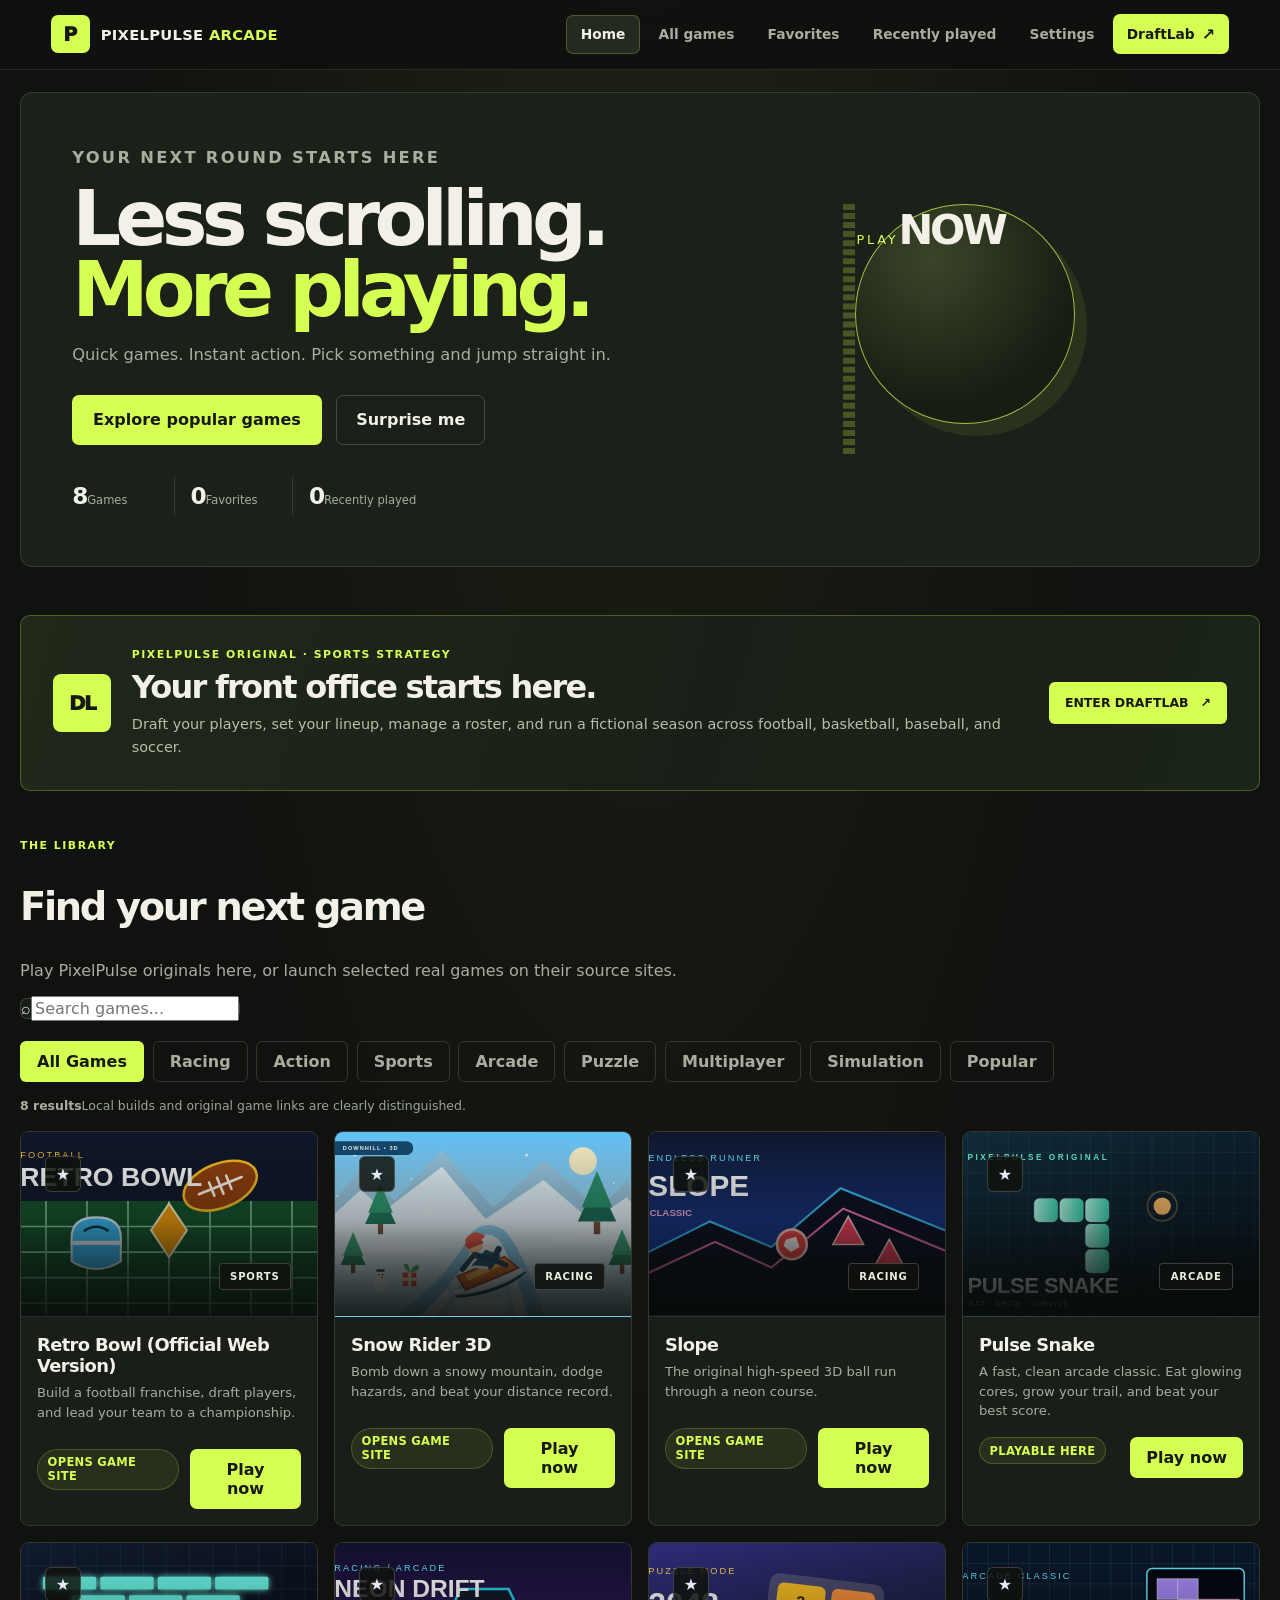
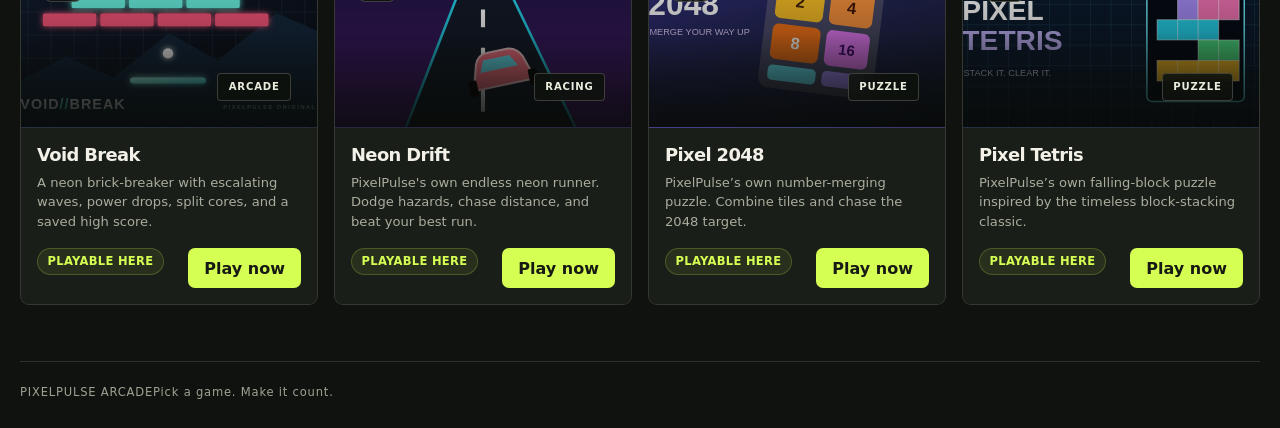
==== commit 5124ff89: "Force refresh Retro Bowl library fix" ====
--- a/index.html
+++ b/index.html
@@ -57,6 +57,6 @@
 </aside>
 <div id="toast" class="toast" role="status" aria-live="polite"></div>
 <footer class="site-footer"><span>PIXELPULSE ARCADE</span><span>Pick a game. Make it count.</span></footer>
-<script src="./script.js?v=24"></script>
+<script src="./script.js?v=25"></script>
 </body>
 </html>
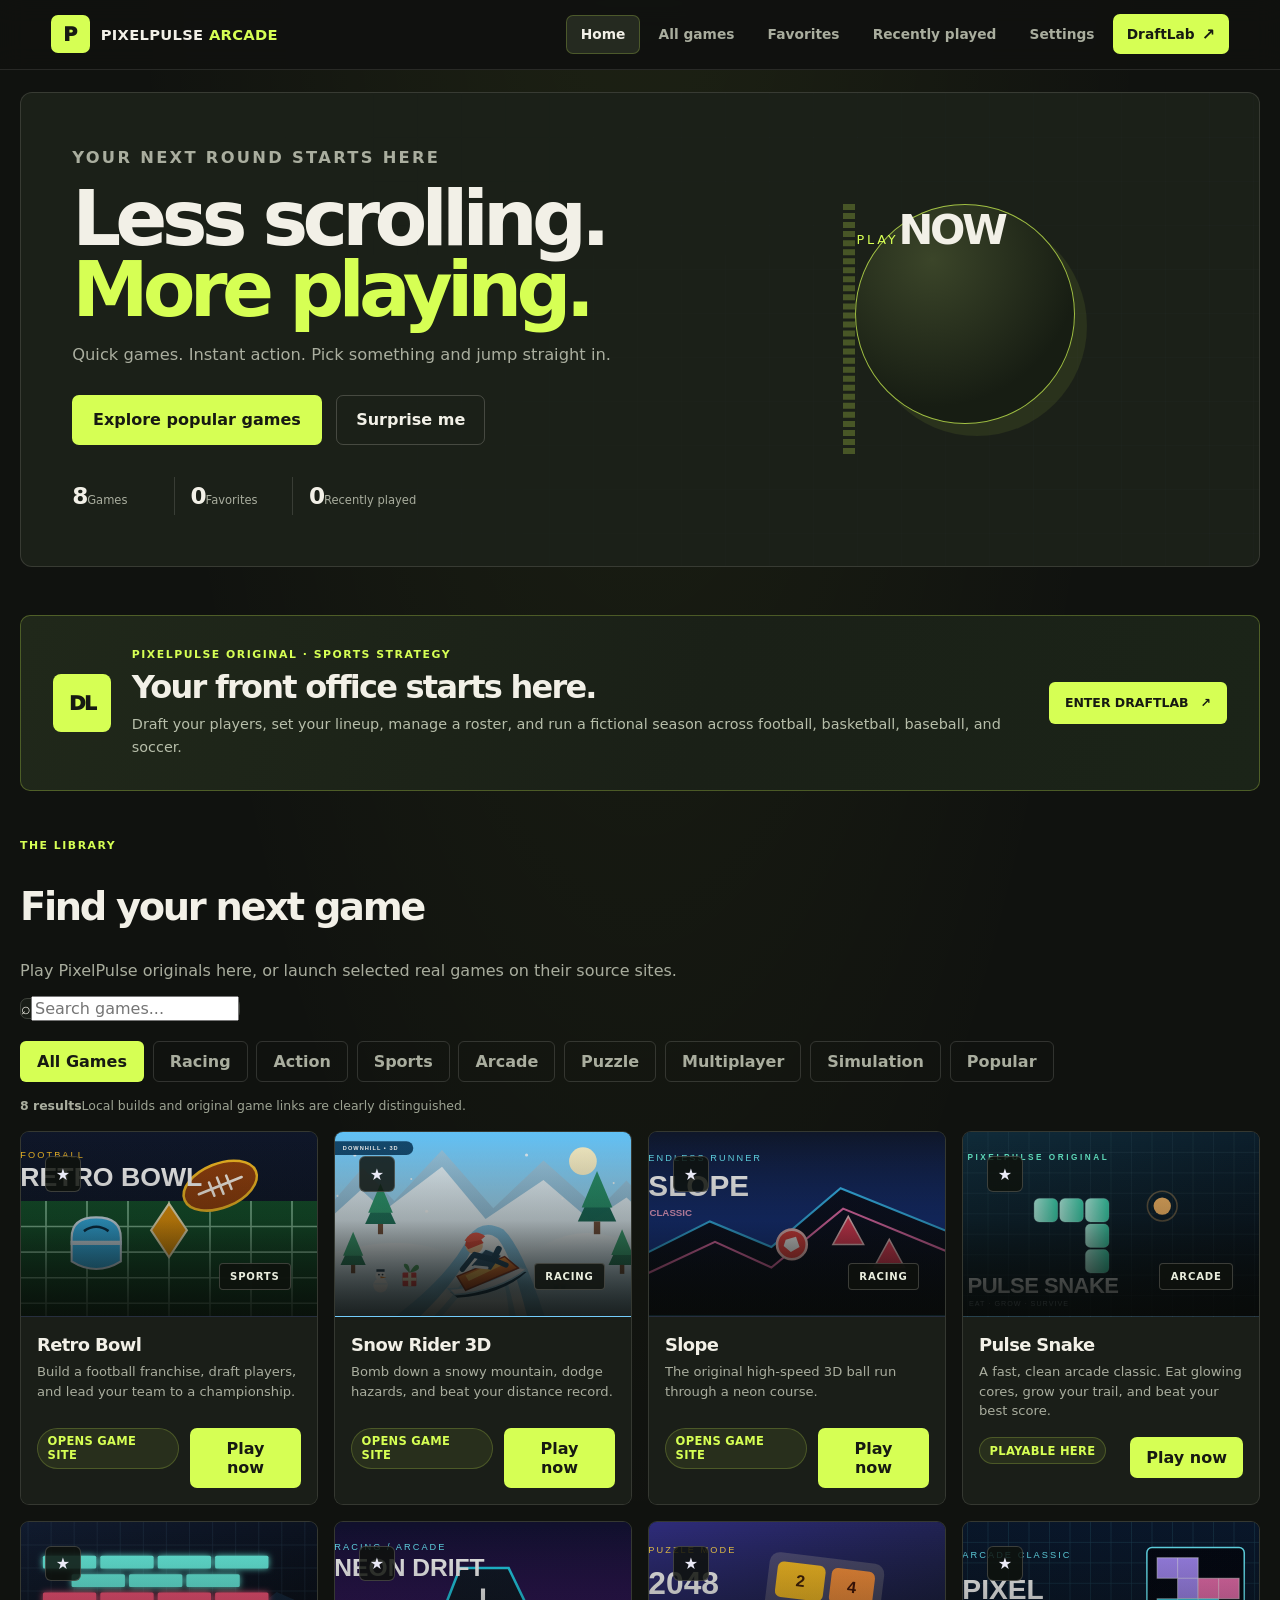
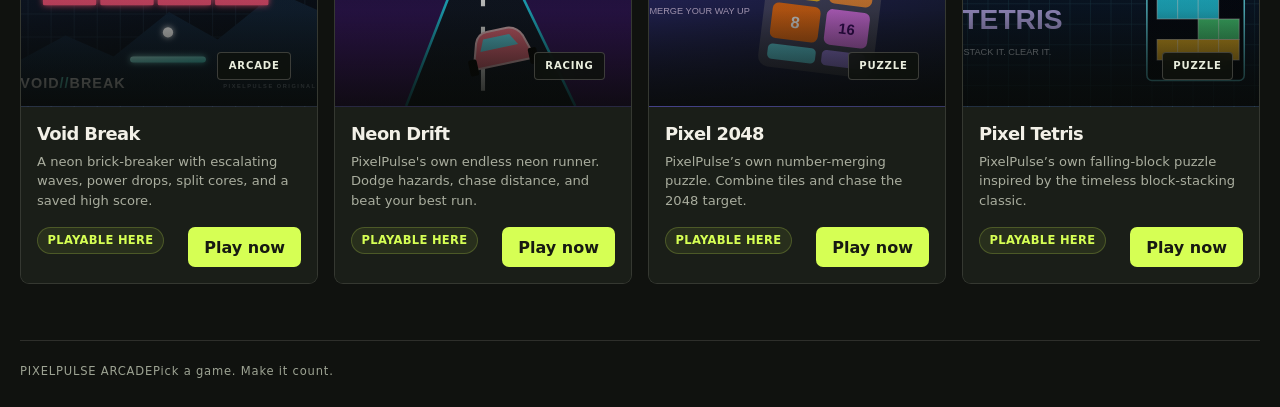
==== commit f43d0705: "Refresh Retro Bowl destination to Nintendoboi game page" ====
--- a/index.html
+++ b/index.html
@@ -57,6 +57,6 @@
 </aside>
 <div id="toast" class="toast" role="status" aria-live="polite"></div>
 <footer class="site-footer"><span>PIXELPULSE ARCADE</span><span>Pick a game. Make it count.</span></footer>
-<script src="./script.js?v=25"></script>
+<script src="./script.js?v=28"></script>
 </body>
 </html>
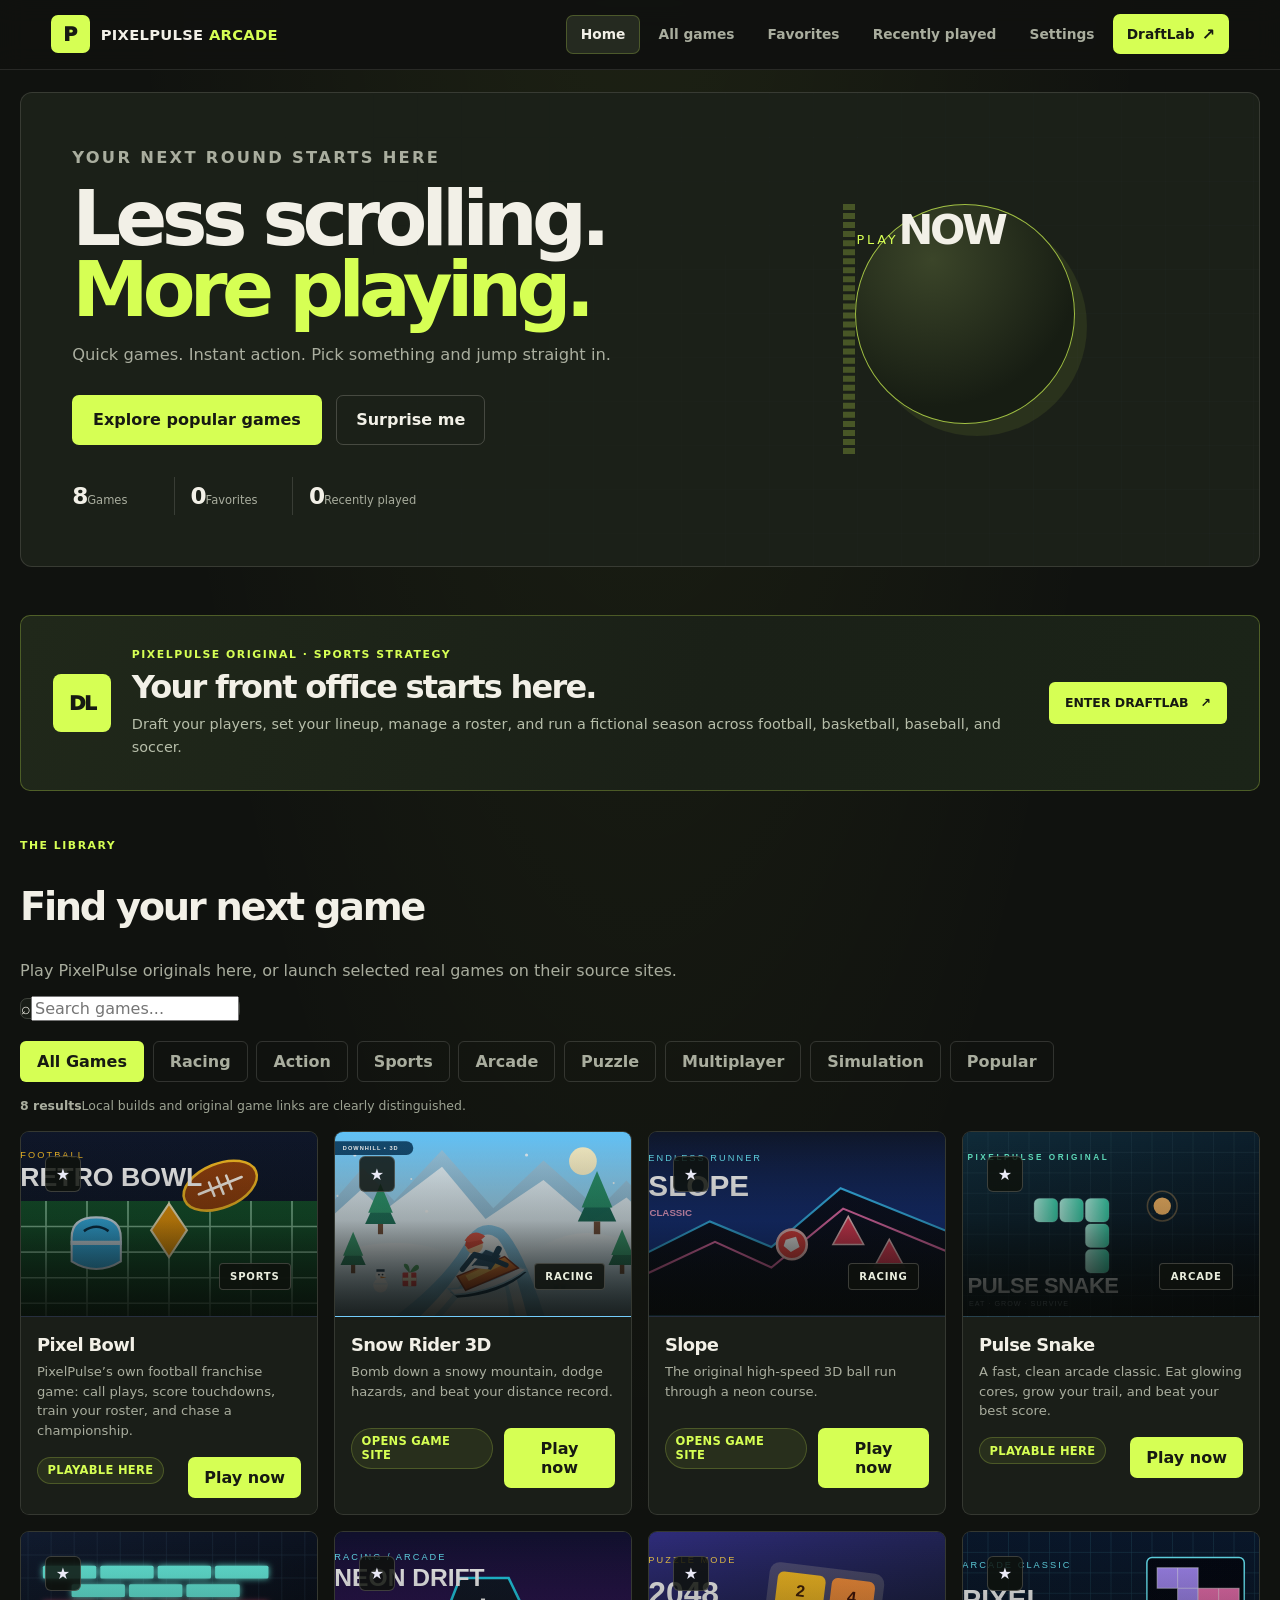
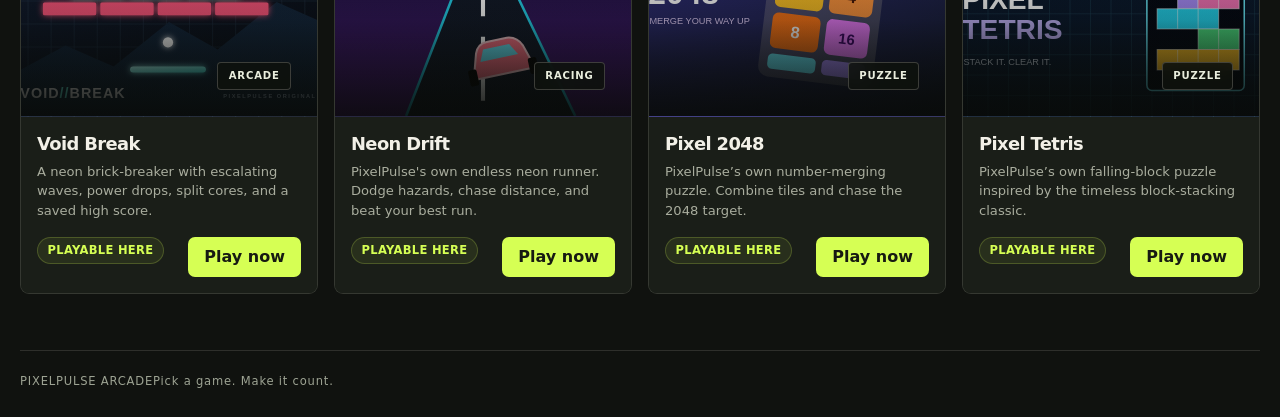
==== commit 3d412eb7: "Refresh PixelPulse cache for local football game" ====
--- a/index.html
+++ b/index.html
@@ -57,6 +57,6 @@
 </aside>
 <div id="toast" class="toast" role="status" aria-live="polite"></div>
 <footer class="site-footer"><span>PIXELPULSE ARCADE</span><span>Pick a game. Make it count.</span></footer>
-<script src="./script.js?v=28"></script>
+<script src="./script.js?v=30"></script>
 </body>
 </html>
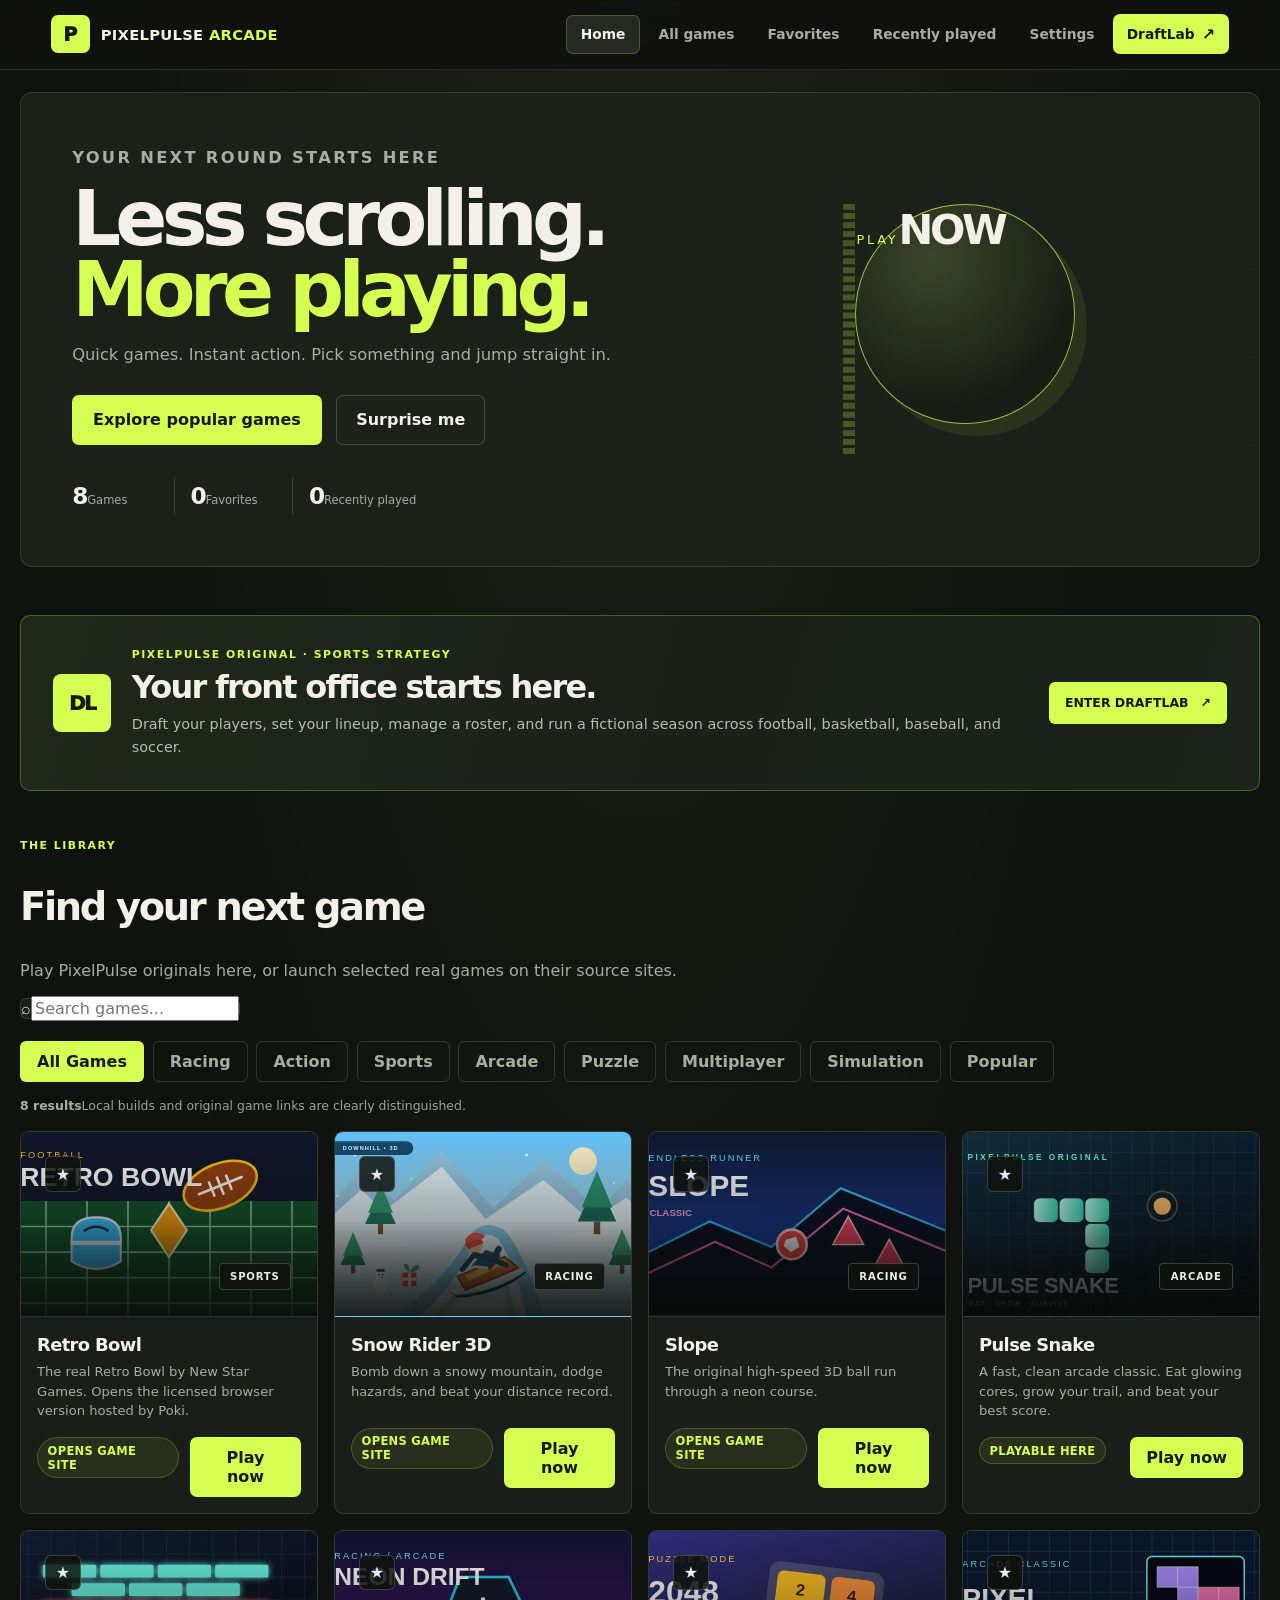
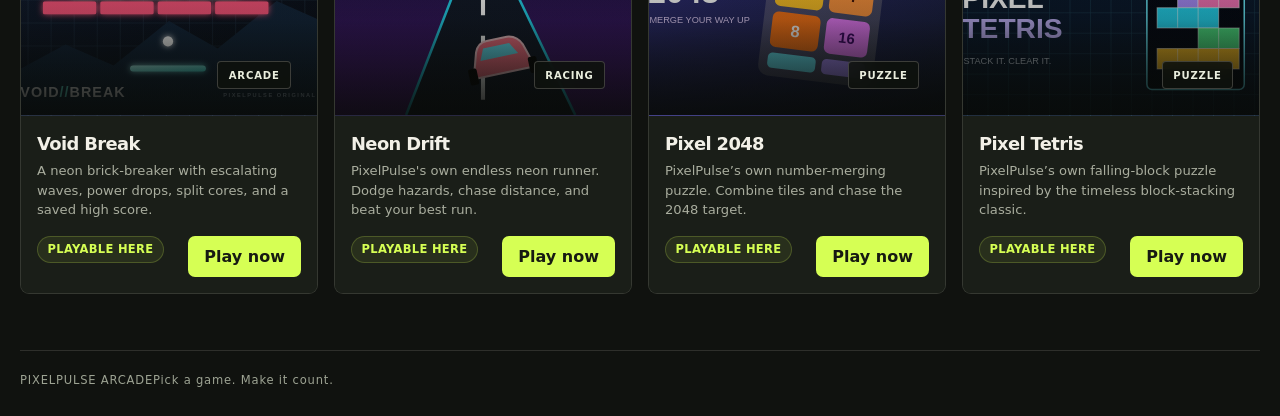
==== commit efd9b1c5: "Refresh game catalog after separating real Retro Bowl" ====
--- a/index.html
+++ b/index.html
@@ -57,6 +57,6 @@
 </aside>
 <div id="toast" class="toast" role="status" aria-live="polite"></div>
 <footer class="site-footer"><span>PIXELPULSE ARCADE</span><span>Pick a game. Make it count.</span></footer>
-<script src="./script.js?v=30"></script>
+<script src="./script.js?v=31"></script>
 </body>
 </html>
